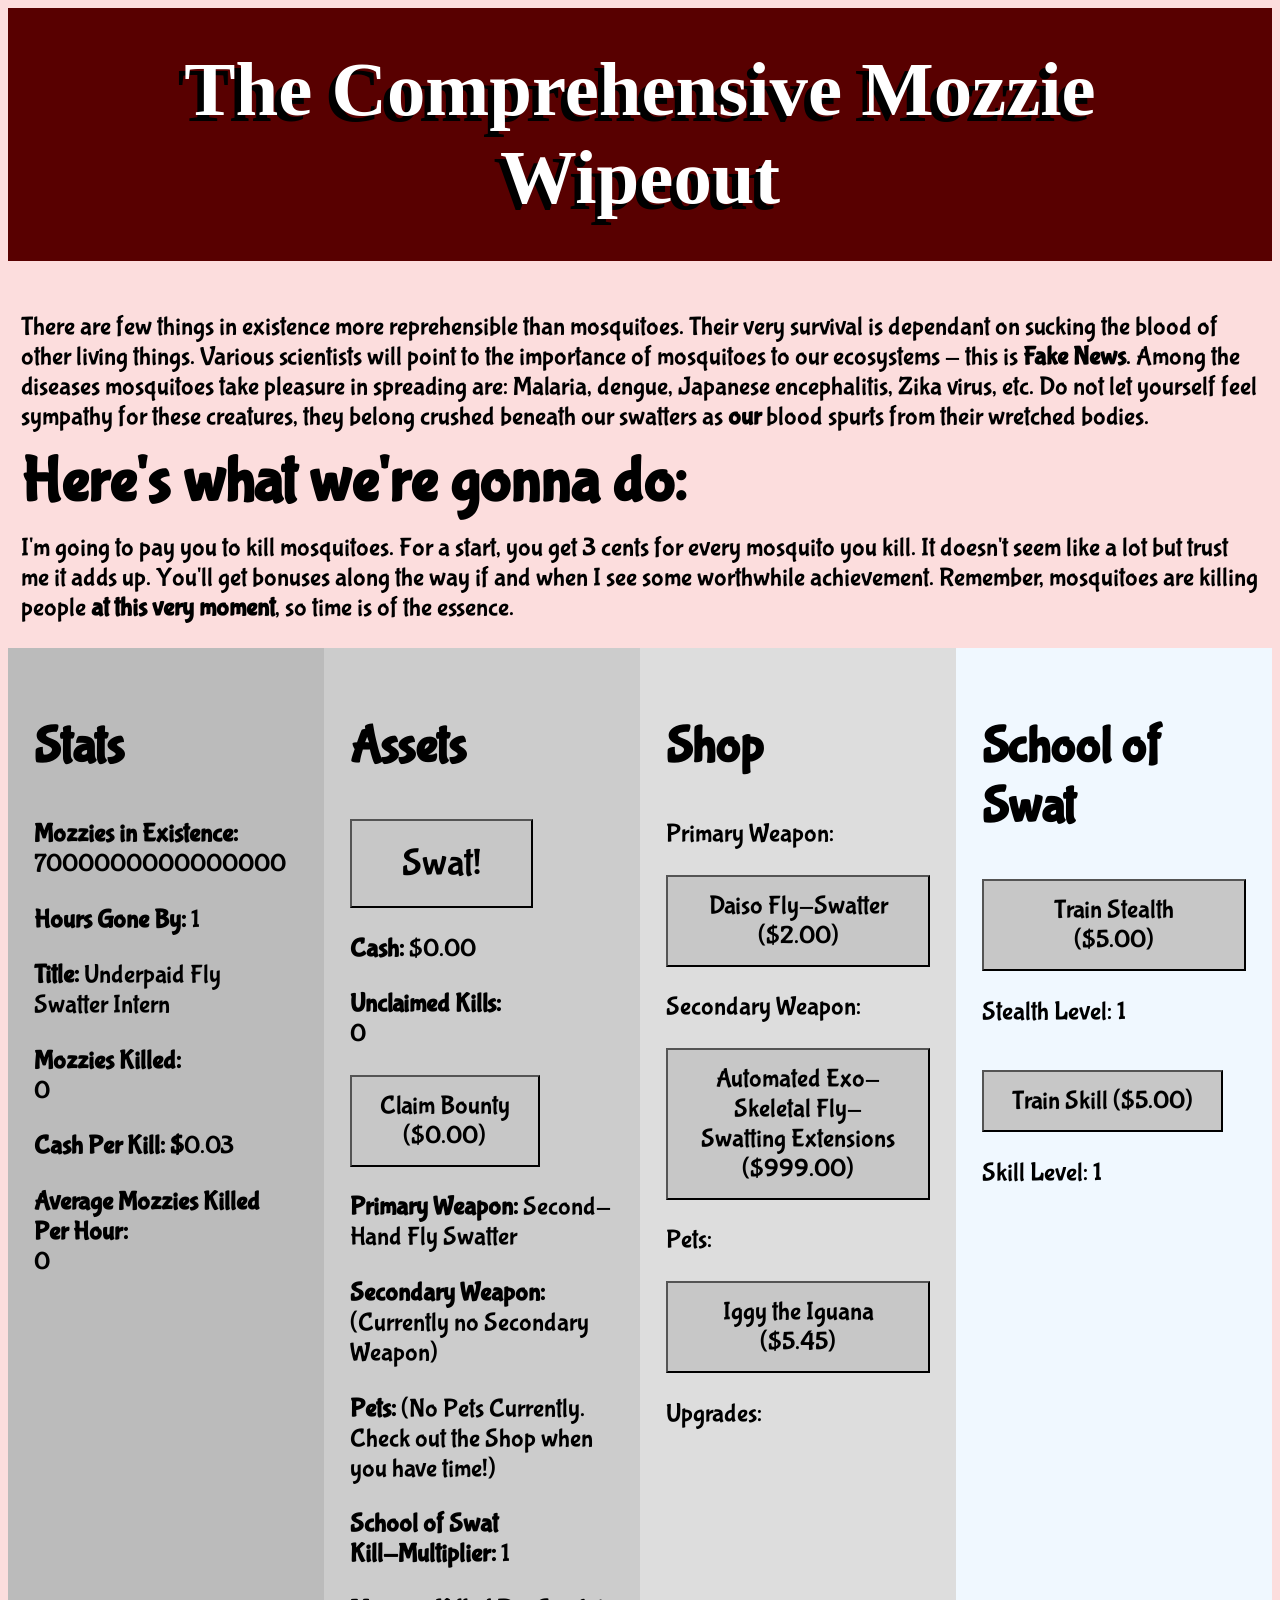
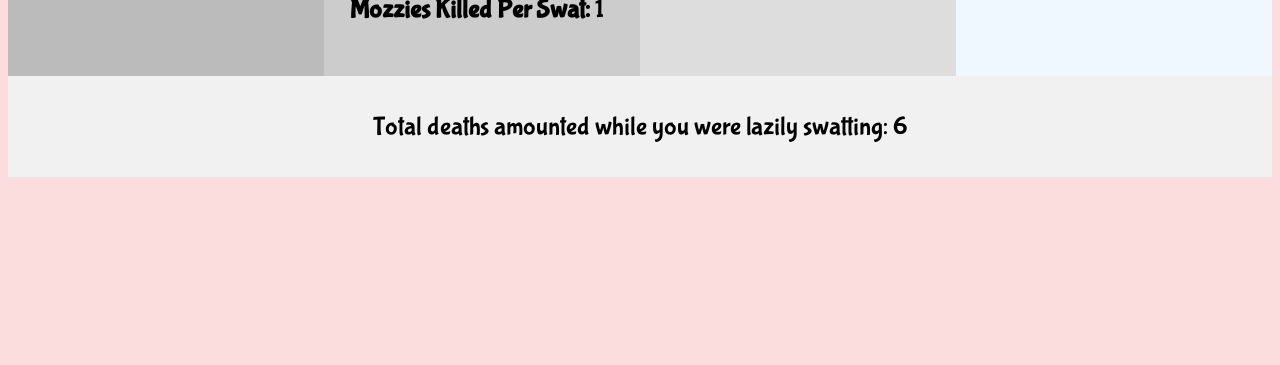
==== MossieWipeOut.html @ 685198af "Add files via upload" ====
<html>
<head>
        <meta name='viewport' 
        content='width=device-width, initial-scale=1.0, maximum-scale=1.0, user-scalable=0' 
   />

   <link href='https://fonts.googleapis.com/css?family=Bangers' rel='stylesheet'>
   <link href='https://fonts.googleapis.com/css?family=Bubblegum Sans' rel='stylesheet'>


<style>
h1{
    font-family: 'Bubblegum Sans';font-size: 5vw; padding:0cm;
}
h2{
    font-family: 'Bubblegum Sans';font-size: 4vw; padding:0cm;
}
p{
    font-family: 'Bubblegum Sans';font-size: 2vw;
}
body{
    /* background-image: url("https://espressoscience.files.wordpress.com/2017/12/mosquito.jpg"); */

    background-color: rgb(252, 221, 221);
    background-repeat:no-repeat;
    background-position:right top;
    background-attachment:scroll;
    
}
* {
  box-sizing: border-box;
}

.header {
  padding: 3vw 3vw;
  text-align: center;
  background: #580000;
  color: white;
  font-family:"Impact"; 
  font-size: 6vw;
  text-shadow: -0.5vw 0.5vw #000000;
  
}

.flex-container {
  display: flex;
  flex-wrap: wrap;
}

/* Create three equal columns that floats next to each other */
.column {
  float: left;
  width: 25%;
  padding: 2vw;
}

/* Clear floats after the columns */
.row:after {
  content: "";
  display: table;
  clear: both;
}

/* Style the footer */
.footer {
  background-color: #f1f1f1;
  padding: 10px;
  text-align: center;
  width: 100%;
}

/* Responsive layout - makes the three columns stack on top of each other instead of next to each other */
@media (max-width: 600px) {
  .column {
    width: 100%;
  }
}

.btn {
    background-color: rgb(199, 199, 199);
    padding: 14px 28px;
    font-size:2vw;
    font-family:'Bubblegum Sans';
    cursor: pointer;
    display: inline-block;
}
.btn:hover{
    background:rgb(255, 243, 243);
}
.swatbtn{
    padding: 20px 50px; 
    font-size: 3vw;
}
.swatbtn:hover{
    background:rgb(255, 53, 53);
}
.claimbtn{
    padding: 14px 28px; 
    font-size: 2vw;
}
.claimbtn:hover{
    background:rgb(255, 206, 116);
}



</style>
</head>

<body>
    <script src="MozzieWipeOutWeapons.js"></script>

    <h1 class="header">The Comprehensive Mozzie Wipeout</h1> 
    <p style="margin: 1vw"> There are few things in existence more reprehensible than mosquitoes. 
        Their very survival is dependant on sucking the blood of other living things.
        Various scientists will point to the importance of mosquitoes to our ecosystems - this is <b>Fake News</b>.
        Among the diseases mosquitoes take pleasure in spreading are: Malaria, dengue, Japanese encephalitis,
        Zika virus, etc.
        Do not let yourself feel sympathy for these creatures, they belong crushed beneath our swatters as 
        <b>our</b> blood spurts from their wretched bodies. 


    </p>
    <h1 style="margin: 1vw"> Here's what we're gonna do: </h1>
    <p style="margin: 1vw"> I'm going to pay you to kill mosquitoes. For a start, you get 3 cents for every mosquito you kill.
        It doesn't seem like a lot but trust me it adds up. You'll get bonuses along the way if and when
        I see some worthwhile achievement. Remember, mosquitoes are killing people <b>at this very moment</b>,
        so time is of the essence.
    </p>
    <p> <span id="endMessage"></span></p>
    <div class="flex-container">
        <div class="column" style="background-color:#bbb">
                <h2>Stats</h2>
                <p> <b>Mozzies in Existence: <br></b><span id="totalMozzies"> 70000000000000000 </span> </p>
                <p> <b>Hours Gone By: </b><span id="time"></span> </p>
                <p> <b>Title: </b><span id="title"> 0</span> </p>
                <p> <b>Mozzies Killed: <br></b><span id="mozziesKilled"> 0</span> </p>
                <p> <b>Cash Per Kill: $</b><span id="cashPerKill"> 0</span> </p>
                <p> <b>Average Mozzies Killed Per Hour: <br></b><span id="averageKillsPerHour"> 0</span> </p>

        </div>
        <div class="column" style="background-color:#ccc">
                <h2> <b> Assets</b> </h2>
                <button class="btn swatbtn" type="button" onclick=Swat()> Swat! </button><br>
                <p> <b>Cash: </b>$<span id="totalCash"> 20.00 </span> </p>
                <p> <b> Unclaimed Kills: <br></b> <span id="unclaimedKills"> 0</span> </p>
                <button class="btn claimbtn" type="button" onclick=claimKills()> Claim Bounty <br> ($<span id="unclaimedBounty"> </span>) </button>
                <span id="autoClaimButton"></span>
                <p> <b>Primary Weapon: </b> <span id="weaponName"> </span> </p>
                <p> <b>Secondary Weapon: </b> <span id="secondaryWeaponName"> </span> </p>
                <p> <b>Pets: </b> <span id="pets"></span> </p>
                <p> <b>School of Swat <br>Kill-Multiplier: </b> <span id="killMultiplier"></span> </p>
                <p> <b>Mozzies Killed Per Swat: </b> <span id="killPerSwatFinal"></span></p>
        </div>
        <div class="column" style="background-color:#ddd">
                <h2> Shop</h2>
                <p> Primary Weapon:</p>
                <button class="btn" type="button" onclick=buyWeapon()> <span id="weaponShop"> </span> </button><br>
                <p> Secondary Weapon:</p>
                <button class="btn" type="button" onclick=buySecondaryWeapon()> <span id="secondaryWeaponShop"> </span> </button><br>
                <p> Pets:</p>
                <button class="btn" type="button" onclick=buyPet()> <span id="petShop"> </span> </button><br>
                
                <p> Upgrades:</p>
            
        </div>
        <div class="column" style="background-color:aliceblue">
                <h2> School of Swat</h2>
                <button class="btn" type="button" onclick=trainStealth()> Train Stealth <span id="stealthCost"></span> </button> 
                <p> Stealth Level: <span id="stealth"> </span> </p><br>
                <button class="btn" type="button" onclick=trainSkill()> Train Skill <span id="skillCost"></span></button> 
                <p> Skill Level: <span id="skill"> </span> </p><br>
        </div>

        <div class="footer" style="background-color:#f1f1f1">
            <p> Total deaths amounted while you were lazily swatting: <span id="humanDeaths"></span> </p>
        </div>
    </div>


</body>
<script>
// Insert weapons for mobile
</script>
<script>
    
    var timer = 0.00;
    var framesPerSecond = 60;

    window.onload = function(){
    setInterval(function(){
        timing();
        updateHTML();
        AutoSwat();
        rankUp();
        endgame();
    }, 1000/framesPerSecond);
    }

    var humanDeaths = 0;
    var totalMozzies = 7000000000000000;
    var breedingRate = 66;
    var cash = 0;
    var cashPerKill = 0.03;
    var killPerSwat = 1;
    var killPerAutoSwat = 0;
    var mozziesKilled = 0;
    var unclaimedKills = 0;
    var unclaimedBounty = 0;
    var title = "Underpaid Fly Swatter Intern";
    var weaponName = "Second-Hand Fly Swatter";
    var weaponShop = weapons[0].name;
    var weaponCost = 2.00;
    var weaponindex = 0;
    var secondaryWeaponName = "(Currently no Secondary Weapon)";
    var secondaryWeaponShop = secondaryWeapons[0].name;
    var secondaryWeaponCost = 999.00;
    var secondaryWeaponIndex = 0;
    var petShop = petlist[0].name;
    var petCost = petlist[0].cost;
    var petIndex = 0;
    var skillCost = 5;
    var stealthCost = 5;
    var killMultiplier = 1;
    var humanDeathsPerSec = 0.08;
    var endMessage = "";


function Swat(){
    totalMozzies -= killPerSwat * killMultiplier;
    updateMozziesKilled(killPerSwat * killMultiplier, cashPerKill);
}

function AutoSwat(){
    totalMozzies -= Math.ceil(killPerAutoSwat);
    updateMozziesKilled(killPerAutoSwat, cashPerKill);
}

function updateMozziesKilled(num, cashPerKill){
    mozziesKilled += num;
    unclaimedKills += num;
    unclaimedBounty = unclaimedKills * cashPerKill;
}

function claimKills(){
    cash += cashPerKill * unclaimedKills;
    unclaimedKills = 0;
}

function timing(){
    timer += 0.01;
    humanDeaths += humanDeathsPerSec;
    document.getElementById("time").innerHTML = timer.toFixed(0);
    document.getElementById("humanDeaths").innerHTML = humanDeaths.toFixed(0);
}

function updateHTML(){
    document.getElementById("totalMozzies").innerHTML = totalMozzies;
    document.getElementById("mozziesKilled").innerHTML = mozziesKilled.toFixed(0);
    document.getElementById("killPerSwatFinal").innerHTML = (killPerSwat);//*killMultiplier);
    document.getElementById("averageKillsPerHour").innerHTML = Math.floor(mozziesKilled/timer);
    document.getElementById("unclaimedKills").innerHTML = unclaimedKills.toFixed(0);
    document.getElementById("unclaimedBounty").innerHTML = unclaimedBounty.toFixed(2);
    document.getElementById("weaponName").innerHTML = weaponName;
    document.getElementById("weaponShop").innerHTML = weaponShop + " ($" + weaponCost.toFixed(2) + ")";
    document.getElementById("secondaryWeaponName").innerHTML = secondaryWeaponName;
    document.getElementById("secondaryWeaponShop").innerHTML = secondaryWeaponShop + " ($" + secondaryWeaponCost.toFixed(2) + ")";
    document.getElementById("title").innerHTML = title;
    document.getElementById("totalCash").innerHTML = cash.toFixed(2);
    document.getElementById("cashPerKill").innerHTML = cashPerKill.toFixed(2);
    document.getElementById("stealth").innerHTML = stealth;
    document.getElementById("skill").innerHTML = skill;
    document.getElementById("stealthCost").innerHTML = "($" + stealthCost.toFixed(2) + ")";
    document.getElementById("skillCost").innerHTML = "($" + skillCost.toFixed(2) + ")";
    document.getElementById("killMultiplier").innerHTML = killMultiplier;
    document.getElementById("pets").innerHTML = pets;
    document.getElementById("petShop").innerHTML = petShop + " ($" + petCost.toFixed(2) + ")";
    document.getElementById("endMessage").innerHTML = endMessage;

}

function buyWeapon(){
    if (cash >= weapons[weaponindex].cost && weaponindex < (weapons.length-1)){
        cash -= weapons[weaponindex].cost;
        weaponName = weapons[weaponindex].name;
        weaponShop = weapons[weaponindex+1].name;
        weaponCost = weapons[weaponindex+1].cost;
        killPerSwat = weapons[weaponindex].damage;
        weaponindex += 1;
    }

    else if(cash >= weapons[weaponindex].cost && weaponindex == (weapons.length-1) ){
        cash -= weapons[weaponindex].cost;
        weaponName = weapons[weaponindex].name;
        weaponShop = "(There exists no greater weapon than that which you possess)";
        weaponCost = 0;
        killPerSwat = weapons[weaponindex].damage;
    }

    else{
        alert("Sorry, you can't afford that yet. Did you forget to claim your bounty?");
    }
}

function buySecondaryWeapon(){
    if (cash >= secondaryWeapons[secondaryWeaponIndex].cost && secondaryWeaponIndex < (secondaryWeapons.length-1)){
        cash -= secondaryWeapons[secondaryWeaponIndex].cost;
        secondaryWeaponName = secondaryWeapons[secondaryWeaponIndex].name;
        secondaryWeaponShop = secondaryWeapons[secondaryWeaponIndex+1].name;
        secondaryWeaponCost = secondaryWeapons[secondaryWeaponIndex+1].cost;
        killPerAutoSwat += secondaryWeapons[secondaryWeaponIndex].damage;
        secondaryWeaponIndex += 1;
    }

    else if(cash >= secondaryWeapons[secondaryWeaponIndex].cost && secondaryWeaponIndex == (secondaryWeapons.length-1) ){
        cash -= secondaryWeapons[secondaryWeaponIndex].cost;
        secondaryWeaponName = secondaryWeapons[secondaryWeaponIndex].name;
        secondaryWeaponShop = "(There exists no greater weapon than that which you possess)";
        secondaryWeaponCost = 0;
        killPerAutoSwat += secondaryWeapons[secondaryWeaponIndex].damage;
    }

    else{
        alert("Sorry, you can't afford that yet. Did you forget to claim your bounty?");
    }
}

function buyPet(){
    if (cash >= petlist[petIndex].cost && petIndex < (petlist.length-1)){
        cash -= petlist[petIndex].cost;
        if (petIndex == 0){
            pets = petlist[petIndex].name
        }
        else{
            pets += (", " + petlist[petIndex].name);
        }
        petShop = petlist[petIndex+1].name;
        petCost = petlist[petIndex+1].cost;
        killPerAutoSwat += petlist[petIndex].damage;
        petIndex += 1;
    }

    else if(cash >= petlist[petIndex].cost && petIndex == (petlist.length-1) ){
        cash -= petlist[petIndex].cost;
        pets += (", " + petlist[petIndex].name);
        killPerAutoSwat += petlist[petIndex].damage;
    }

    else{
        alert("Sorry, you can't afford that yet. Did you forget to claim your bounty?");
    }
}

function trainSkill(){
    if (cash >= skillCost && skill <70){
        cash -= skillCost;
        skill += 1;
        skillCost *= 1.5;
        killMultiplier = Math.ceil((skill + stealth)/3);
    }
    else{
        alert("Sorry, you can't afford that yet. Keep swatting!");
    }
}

function trainStealth(){
    if (cash >= stealthCost && stealth <70){
        cash -= stealthCost;
        stealth += 1;
        stealthCost *= 1.5;
        killMultiplier = Math.ceil((skill + stealth)/3);
    }
    else{
        alert("Sorry, you can't afford that yet. Keep swatting!");
    }
}

function rankUp(){
    if (mozziesKilled >= 100000000000){
        cashPerKill = 0.99;
        title = "Hero of Humanity";
    }

    else if (mozziesKilled >= 10000000000){
        cashPerKill = 0.65;
        title = "Grand Sensei of the School of Swat";
    }

    else if (mozziesKilled >= 1000000000){
        cashPerKill = 0.45;
        title = "Wizard of Swat, Apprentice of Dark Magic";
    }

    else if (mozziesKilled >= 100000000){
        cashPerKill = 0.32;
        title = "Undisputed Olympic Swat Champion";
    }

    else if (mozziesKilled >= 10000000){
        cashPerKill = 0.19;
        title = "The Fearsome Mozcateer";
    }

    else if (mozziesKilled >= 1000000){
        cashPerKill = 0.13;
        title = "Indie-Swatter-Jones";
    }

    else if (mozziesKilled >= 100000){
        cashPerKill = 0.11;
        title = "Rising-Star Swat Sensation";
    }

    else if (mozziesKilled >= 25000){
        cashPerKill = 0.09;
        title = "Senior Swat Executive";
    }

    else if (mozziesKilled >= 500){
        cashPerKill = 0.04;
        title = "Reasonably-Paid Swat Associate";
    }
    else{
        cashPerKill = 0.03;
        title = "Underpaid Fly Swatter Intern";
    }
}

function endgame(){
    if (totalMozzies <= 0){
        killPerAutoSwat = 0;
        killPerSwat = 0;
        totalMozzies = 0;
        humanDeathsPerSec = 0;
        endMessage = "Wow, you've killed all 7000000000000000 Mozzies! What a champ. Sadly, " + humanDeaths + 
        "died before you did it. Still, the world is a better place because of you. Fantastic. Just great. Seriously, really awesome. Great job! Go get yourself a nice holiday. You've earned it. What a champ. Wow.";
    }
}

</script>

<br><br><br><br><br><br><br><br><br><br>

</html>
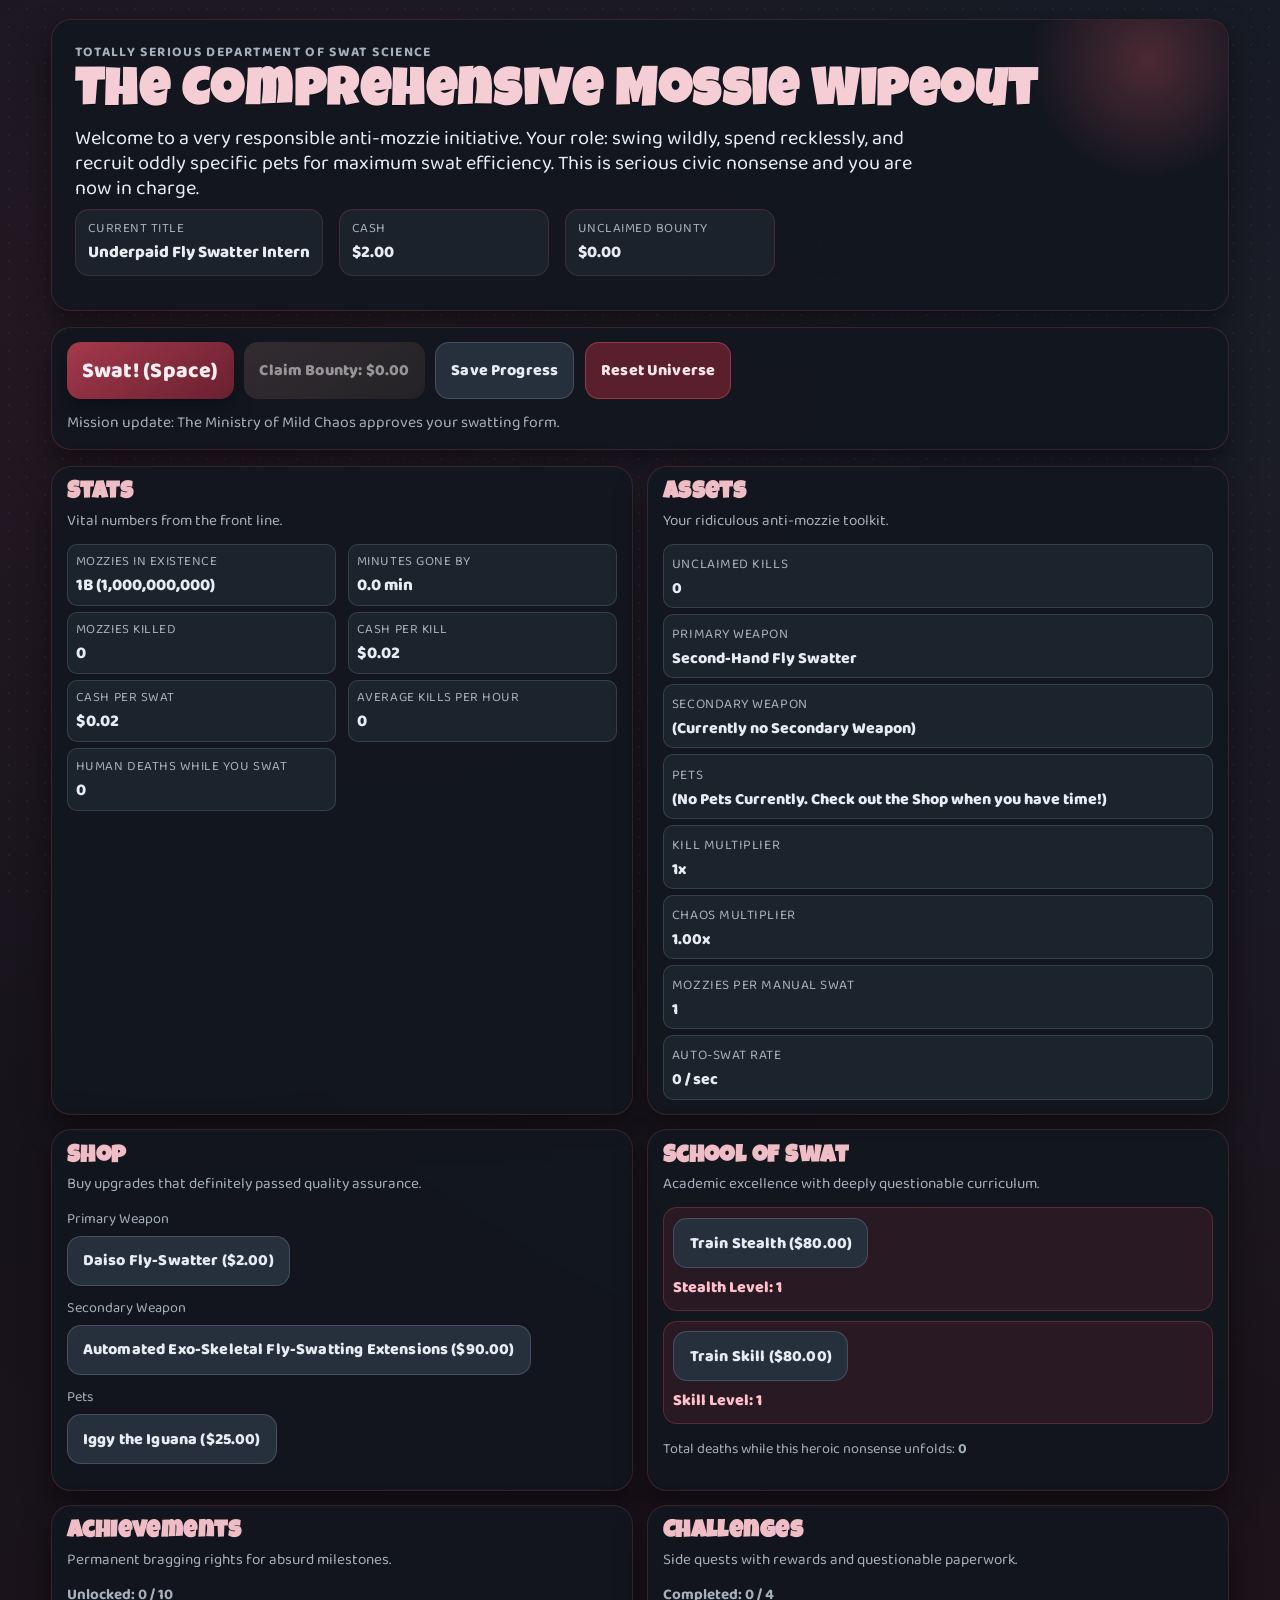
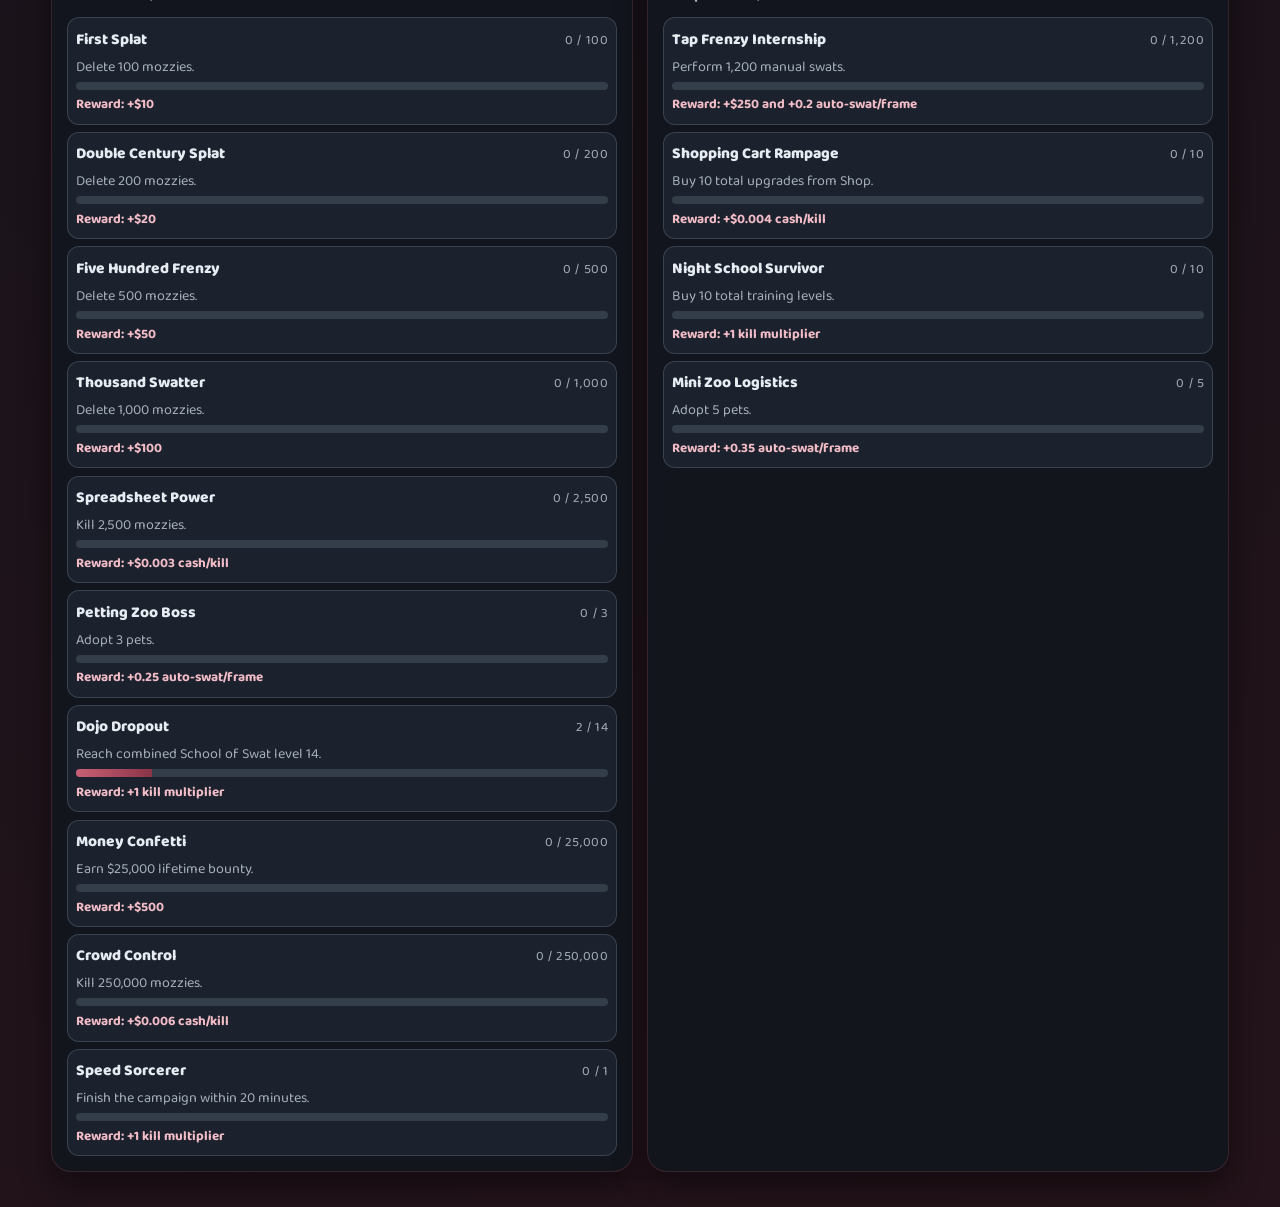
==== commit a00c1216: "feat: modernisation pass and revamp with slight balancing. not actually sure its more balanced" ====
--- a/MossieWipeOut.html
+++ b/MossieWipeOut.html
@@ -1,444 +1,12 @@
-<html>
-<head>
-        <meta name='viewport' 
-        content='width=device-width, initial-scale=1.0, maximum-scale=1.0, user-scalable=0' 
-   />
-
-   <link href='https://fonts.googleapis.com/css?family=Bangers' rel='stylesheet'>
-   <link href='https://fonts.googleapis.com/css?family=Bubblegum Sans' rel='stylesheet'>
-
-
-<style>
-h1{
-    font-family: 'Bubblegum Sans';font-size: 5vw; padding:0cm;
-}
-h2{
-    font-family: 'Bubblegum Sans';font-size: 4vw; padding:0cm;
-}
-p{
-    font-family: 'Bubblegum Sans';font-size: 2vw;
-}
-body{
-    /* background-image: url("https://espressoscience.files.wordpress.com/2017/12/mosquito.jpg"); */
-
-    background-color: rgb(252, 221, 221);
-    background-repeat:no-repeat;
-    background-position:right top;
-    background-attachment:scroll;
-    
-}
-* {
-  box-sizing: border-box;
-}
-
-.header {
-  padding: 3vw 3vw;
-  text-align: center;
-  background: #580000;
-  color: white;
-  font-family:"Impact"; 
-  font-size: 6vw;
-  text-shadow: -0.5vw 0.5vw #000000;
-  
-}
-
-.flex-container {
-  display: flex;
-  flex-wrap: wrap;
-}
-
-/* Create three equal columns that floats next to each other */
-.column {
-  float: left;
-  width: 25%;
-  padding: 2vw;
-}
-
-/* Clear floats after the columns */
-.row:after {
-  content: "";
-  display: table;
-  clear: both;
-}
-
-/* Style the footer */
-.footer {
-  background-color: #f1f1f1;
-  padding: 10px;
-  text-align: center;
-  width: 100%;
-}
-
-/* Responsive layout - makes the three columns stack on top of each other instead of next to each other */
-@media (max-width: 600px) {
-  .column {
-    width: 100%;
-  }
-}
-
-.btn {
-    background-color: rgb(199, 199, 199);
-    padding: 14px 28px;
-    font-size:2vw;
-    font-family:'Bubblegum Sans';
-    cursor: pointer;
-    display: inline-block;
-}
-.btn:hover{
-    background:rgb(255, 243, 243);
-}
-.swatbtn{
-    padding: 20px 50px; 
-    font-size: 3vw;
-}
-.swatbtn:hover{
-    background:rgb(255, 53, 53);
-}
-.claimbtn{
-    padding: 14px 28px; 
-    font-size: 2vw;
-}
-.claimbtn:hover{
-    background:rgb(255, 206, 116);
-}
-
-
-
-</style>
-</head>
-
-<body>
-    <script src="MozzieWipeOutWeapons.js"></script>
-
-    <h1 class="header">The Comprehensive Mozzie Wipeout</h1> 
-    <p style="margin: 1vw"> There are few things in existence more reprehensible than mosquitoes. 
-        Their very survival is dependant on sucking the blood of other living things.
-        Various scientists will point to the importance of mosquitoes to our ecosystems - this is <b>Fake News</b>.
-        Among the diseases mosquitoes take pleasure in spreading are: Malaria, dengue, Japanese encephalitis,
-        Zika virus, etc.
-        Do not let yourself feel sympathy for these creatures, they belong crushed beneath our swatters as 
-        <b>our</b> blood spurts from their wretched bodies. 
-
-
-    </p>
-    <h1 style="margin: 1vw"> Here's what we're gonna do: </h1>
-    <p style="margin: 1vw"> I'm going to pay you to kill mosquitoes. For a start, you get 3 cents for every mosquito you kill.
-        It doesn't seem like a lot but trust me it adds up. You'll get bonuses along the way if and when
-        I see some worthwhile achievement. Remember, mosquitoes are killing people <b>at this very moment</b>,
-        so time is of the essence.
-    </p>
-    <p> <span id="endMessage"></span></p>
-    <div class="flex-container">
-        <div class="column" style="background-color:#bbb">
-                <h2>Stats</h2>
-                <p> <b>Mozzies in Existence: <br></b><span id="totalMozzies"> 70000000000000000 </span> </p>
-                <p> <b>Hours Gone By: </b><span id="time"></span> </p>
-                <p> <b>Title: </b><span id="title"> 0</span> </p>
-                <p> <b>Mozzies Killed: <br></b><span id="mozziesKilled"> 0</span> </p>
-                <p> <b>Cash Per Kill: $</b><span id="cashPerKill"> 0</span> </p>
-                <p> <b>Average Mozzies Killed Per Hour: <br></b><span id="averageKillsPerHour"> 0</span> </p>
-
-        </div>
-        <div class="column" style="background-color:#ccc">
-                <h2> <b> Assets</b> </h2>
-                <button class="btn swatbtn" type="button" onclick=Swat()> Swat! </button><br>
-                <p> <b>Cash: </b>$<span id="totalCash"> 20.00 </span> </p>
-                <p> <b> Unclaimed Kills: <br></b> <span id="unclaimedKills"> 0</span> </p>
-                <button class="btn claimbtn" type="button" onclick=claimKills()> Claim Bounty <br> ($<span id="unclaimedBounty"> </span>) </button>
-                <span id="autoClaimButton"></span>
-                <p> <b>Primary Weapon: </b> <span id="weaponName"> </span> </p>
-                <p> <b>Secondary Weapon: </b> <span id="secondaryWeaponName"> </span> </p>
-                <p> <b>Pets: </b> <span id="pets"></span> </p>
-                <p> <b>School of Swat <br>Kill-Multiplier: </b> <span id="killMultiplier"></span> </p>
-                <p> <b>Mozzies Killed Per Swat: </b> <span id="killPerSwatFinal"></span></p>
-        </div>
-        <div class="column" style="background-color:#ddd">
-                <h2> Shop</h2>
-                <p> Primary Weapon:</p>
-                <button class="btn" type="button" onclick=buyWeapon()> <span id="weaponShop"> </span> </button><br>
-                <p> Secondary Weapon:</p>
-                <button class="btn" type="button" onclick=buySecondaryWeapon()> <span id="secondaryWeaponShop"> </span> </button><br>
-                <p> Pets:</p>
-                <button class="btn" type="button" onclick=buyPet()> <span id="petShop"> </span> </button><br>
-                
-                <p> Upgrades:</p>
-            
-        </div>
-        <div class="column" style="background-color:aliceblue">
-                <h2> School of Swat</h2>
-                <button class="btn" type="button" onclick=trainStealth()> Train Stealth <span id="stealthCost"></span> </button> 
-                <p> Stealth Level: <span id="stealth"> </span> </p><br>
-                <button class="btn" type="button" onclick=trainSkill()> Train Skill <span id="skillCost"></span></button> 
-                <p> Skill Level: <span id="skill"> </span> </p><br>
-        </div>
-
-        <div class="footer" style="background-color:#f1f1f1">
-            <p> Total deaths amounted while you were lazily swatting: <span id="humanDeaths"></span> </p>
-        </div>
-    </div>
-
-
-</body>
-<script>
-// Insert weapons for mobile
-</script>
-<script>
-    
-    var timer = 0.00;
-    var framesPerSecond = 60;
-
-    window.onload = function(){
-    setInterval(function(){
-        timing();
-        updateHTML();
-        AutoSwat();
-        rankUp();
-        endgame();
-    }, 1000/framesPerSecond);
-    }
-
-    var humanDeaths = 0;
-    var totalMozzies = 7000000000000000;
-    var breedingRate = 66;
-    var cash = 0;
-    var cashPerKill = 0.03;
-    var killPerSwat = 1;
-    var killPerAutoSwat = 0;
-    var mozziesKilled = 0;
-    var unclaimedKills = 0;
-    var unclaimedBounty = 0;
-    var title = "Underpaid Fly Swatter Intern";
-    var weaponName = "Second-Hand Fly Swatter";
-    var weaponShop = weapons[0].name;
-    var weaponCost = 2.00;
-    var weaponindex = 0;
-    var secondaryWeaponName = "(Currently no Secondary Weapon)";
-    var secondaryWeaponShop = secondaryWeapons[0].name;
-    var secondaryWeaponCost = 999.00;
-    var secondaryWeaponIndex = 0;
-    var petShop = petlist[0].name;
-    var petCost = petlist[0].cost;
-    var petIndex = 0;
-    var skillCost = 5;
-    var stealthCost = 5;
-    var killMultiplier = 1;
-    var humanDeathsPerSec = 0.08;
-    var endMessage = "";
-
-
-function Swat(){
-    totalMozzies -= killPerSwat * killMultiplier;
-    updateMozziesKilled(killPerSwat * killMultiplier, cashPerKill);
-}
-
-function AutoSwat(){
-    totalMozzies -= Math.ceil(killPerAutoSwat);
-    updateMozziesKilled(killPerAutoSwat, cashPerKill);
-}
-
-function updateMozziesKilled(num, cashPerKill){
-    mozziesKilled += num;
-    unclaimedKills += num;
-    unclaimedBounty = unclaimedKills * cashPerKill;
-}
-
-function claimKills(){
-    cash += cashPerKill * unclaimedKills;
-    unclaimedKills = 0;
-}
-
-function timing(){
-    timer += 0.01;
-    humanDeaths += humanDeathsPerSec;
-    document.getElementById("time").innerHTML = timer.toFixed(0);
-    document.getElementById("humanDeaths").innerHTML = humanDeaths.toFixed(0);
-}
-
-function updateHTML(){
-    document.getElementById("totalMozzies").innerHTML = totalMozzies;
-    document.getElementById("mozziesKilled").innerHTML = mozziesKilled.toFixed(0);
-    document.getElementById("killPerSwatFinal").innerHTML = (killPerSwat);//*killMultiplier);
-    document.getElementById("averageKillsPerHour").innerHTML = Math.floor(mozziesKilled/timer);
-    document.getElementById("unclaimedKills").innerHTML = unclaimedKills.toFixed(0);
-    document.getElementById("unclaimedBounty").innerHTML = unclaimedBounty.toFixed(2);
-    document.getElementById("weaponName").innerHTML = weaponName;
-    document.getElementById("weaponShop").innerHTML = weaponShop + " ($" + weaponCost.toFixed(2) + ")";
-    document.getElementById("secondaryWeaponName").innerHTML = secondaryWeaponName;
-    document.getElementById("secondaryWeaponShop").innerHTML = secondaryWeaponShop + " ($" + secondaryWeaponCost.toFixed(2) + ")";
-    document.getElementById("title").innerHTML = title;
-    document.getElementById("totalCash").innerHTML = cash.toFixed(2);
-    document.getElementById("cashPerKill").innerHTML = cashPerKill.toFixed(2);
-    document.getElementById("stealth").innerHTML = stealth;
-    document.getElementById("skill").innerHTML = skill;
-    document.getElementById("stealthCost").innerHTML = "($" + stealthCost.toFixed(2) + ")";
-    document.getElementById("skillCost").innerHTML = "($" + skillCost.toFixed(2) + ")";
-    document.getElementById("killMultiplier").innerHTML = killMultiplier;
-    document.getElementById("pets").innerHTML = pets;
-    document.getElementById("petShop").innerHTML = petShop + " ($" + petCost.toFixed(2) + ")";
-    document.getElementById("endMessage").innerHTML = endMessage;
-
-}
-
-function buyWeapon(){
-    if (cash >= weapons[weaponindex].cost && weaponindex < (weapons.length-1)){
-        cash -= weapons[weaponindex].cost;
-        weaponName = weapons[weaponindex].name;
-        weaponShop = weapons[weaponindex+1].name;
-        weaponCost = weapons[weaponindex+1].cost;
-        killPerSwat = weapons[weaponindex].damage;
-        weaponindex += 1;
-    }
-
-    else if(cash >= weapons[weaponindex].cost && weaponindex == (weapons.length-1) ){
-        cash -= weapons[weaponindex].cost;
-        weaponName = weapons[weaponindex].name;
-        weaponShop = "(There exists no greater weapon than that which you possess)";
-        weaponCost = 0;
-        killPerSwat = weapons[weaponindex].damage;
-    }
-
-    else{
-        alert("Sorry, you can't afford that yet. Did you forget to claim your bounty?");
-    }
-}
-
-function buySecondaryWeapon(){
-    if (cash >= secondaryWeapons[secondaryWeaponIndex].cost && secondaryWeaponIndex < (secondaryWeapons.length-1)){
-        cash -= secondaryWeapons[secondaryWeaponIndex].cost;
-        secondaryWeaponName = secondaryWeapons[secondaryWeaponIndex].name;
-        secondaryWeaponShop = secondaryWeapons[secondaryWeaponIndex+1].name;
-        secondaryWeaponCost = secondaryWeapons[secondaryWeaponIndex+1].cost;
-        killPerAutoSwat += secondaryWeapons[secondaryWeaponIndex].damage;
-        secondaryWeaponIndex += 1;
-    }
-
-    else if(cash >= secondaryWeapons[secondaryWeaponIndex].cost && secondaryWeaponIndex == (secondaryWeapons.length-1) ){
-        cash -= secondaryWeapons[secondaryWeaponIndex].cost;
-        secondaryWeaponName = secondaryWeapons[secondaryWeaponIndex].name;
-        secondaryWeaponShop = "(There exists no greater weapon than that which you possess)";
-        secondaryWeaponCost = 0;
-        killPerAutoSwat += secondaryWeapons[secondaryWeaponIndex].damage;
-    }
-
-    else{
-        alert("Sorry, you can't afford that yet. Did you forget to claim your bounty?");
-    }
-}
-
-function buyPet(){
-    if (cash >= petlist[petIndex].cost && petIndex < (petlist.length-1)){
-        cash -= petlist[petIndex].cost;
-        if (petIndex == 0){
-            pets = petlist[petIndex].name
-        }
-        else{
-            pets += (", " + petlist[petIndex].name);
-        }
-        petShop = petlist[petIndex+1].name;
-        petCost = petlist[petIndex+1].cost;
-        killPerAutoSwat += petlist[petIndex].damage;
-        petIndex += 1;
-    }
-
-    else if(cash >= petlist[petIndex].cost && petIndex == (petlist.length-1) ){
-        cash -= petlist[petIndex].cost;
-        pets += (", " + petlist[petIndex].name);
-        killPerAutoSwat += petlist[petIndex].damage;
-    }
-
-    else{
-        alert("Sorry, you can't afford that yet. Did you forget to claim your bounty?");
-    }
-}
-
-function trainSkill(){
-    if (cash >= skillCost && skill <70){
-        cash -= skillCost;
-        skill += 1;
-        skillCost *= 1.5;
-        killMultiplier = Math.ceil((skill + stealth)/3);
-    }
-    else{
-        alert("Sorry, you can't afford that yet. Keep swatting!");
-    }
-}
-
-function trainStealth(){
-    if (cash >= stealthCost && stealth <70){
-        cash -= stealthCost;
-        stealth += 1;
-        stealthCost *= 1.5;
-        killMultiplier = Math.ceil((skill + stealth)/3);
-    }
-    else{
-        alert("Sorry, you can't afford that yet. Keep swatting!");
-    }
-}
-
-function rankUp(){
-    if (mozziesKilled >= 100000000000){
-        cashPerKill = 0.99;
-        title = "Hero of Humanity";
-    }
-
-    else if (mozziesKilled >= 10000000000){
-        cashPerKill = 0.65;
-        title = "Grand Sensei of the School of Swat";
-    }
-
-    else if (mozziesKilled >= 1000000000){
-        cashPerKill = 0.45;
-        title = "Wizard of Swat, Apprentice of Dark Magic";
-    }
-
-    else if (mozziesKilled >= 100000000){
-        cashPerKill = 0.32;
-        title = "Undisputed Olympic Swat Champion";
-    }
-
-    else if (mozziesKilled >= 10000000){
-        cashPerKill = 0.19;
-        title = "The Fearsome Mozcateer";
-    }
-
-    else if (mozziesKilled >= 1000000){
-        cashPerKill = 0.13;
-        title = "Indie-Swatter-Jones";
-    }
-
-    else if (mozziesKilled >= 100000){
-        cashPerKill = 0.11;
-        title = "Rising-Star Swat Sensation";
-    }
-
-    else if (mozziesKilled >= 25000){
-        cashPerKill = 0.09;
-        title = "Senior Swat Executive";
-    }
-
-    else if (mozziesKilled >= 500){
-        cashPerKill = 0.04;
-        title = "Reasonably-Paid Swat Associate";
-    }
-    else{
-        cashPerKill = 0.03;
-        title = "Underpaid Fly Swatter Intern";
-    }
-}
-
-function endgame(){
-    if (totalMozzies <= 0){
-        killPerAutoSwat = 0;
-        killPerSwat = 0;
-        totalMozzies = 0;
-        humanDeathsPerSec = 0;
-        endMessage = "Wow, you've killed all 7000000000000000 Mozzies! What a champ. Sadly, " + humanDeaths + 
-        "died before you did it. Still, the world is a better place because of you. Fantastic. Just great. Seriously, really awesome. Great job! Go get yourself a nice holiday. You've earned it. What a champ. Wow.";
-    }
-}
-
-</script>
-
-<br><br><br><br><br><br><br><br><br><br>
-
+<!DOCTYPE html>
+<html lang="en">
+<head>
+  <meta charset="UTF-8">
+  <meta http-equiv="refresh" content="0; url=./index.html">
+  <meta name="viewport" content="width=device-width, initial-scale=1.0">
+  <title>Mossie Wipeout Redirect</title>
+</head>
+<body>
+  <p>Redirecting to <a href="./index.html">Mossie Wipeout Deluxe</a>...</p>
+</body>
 </html>
